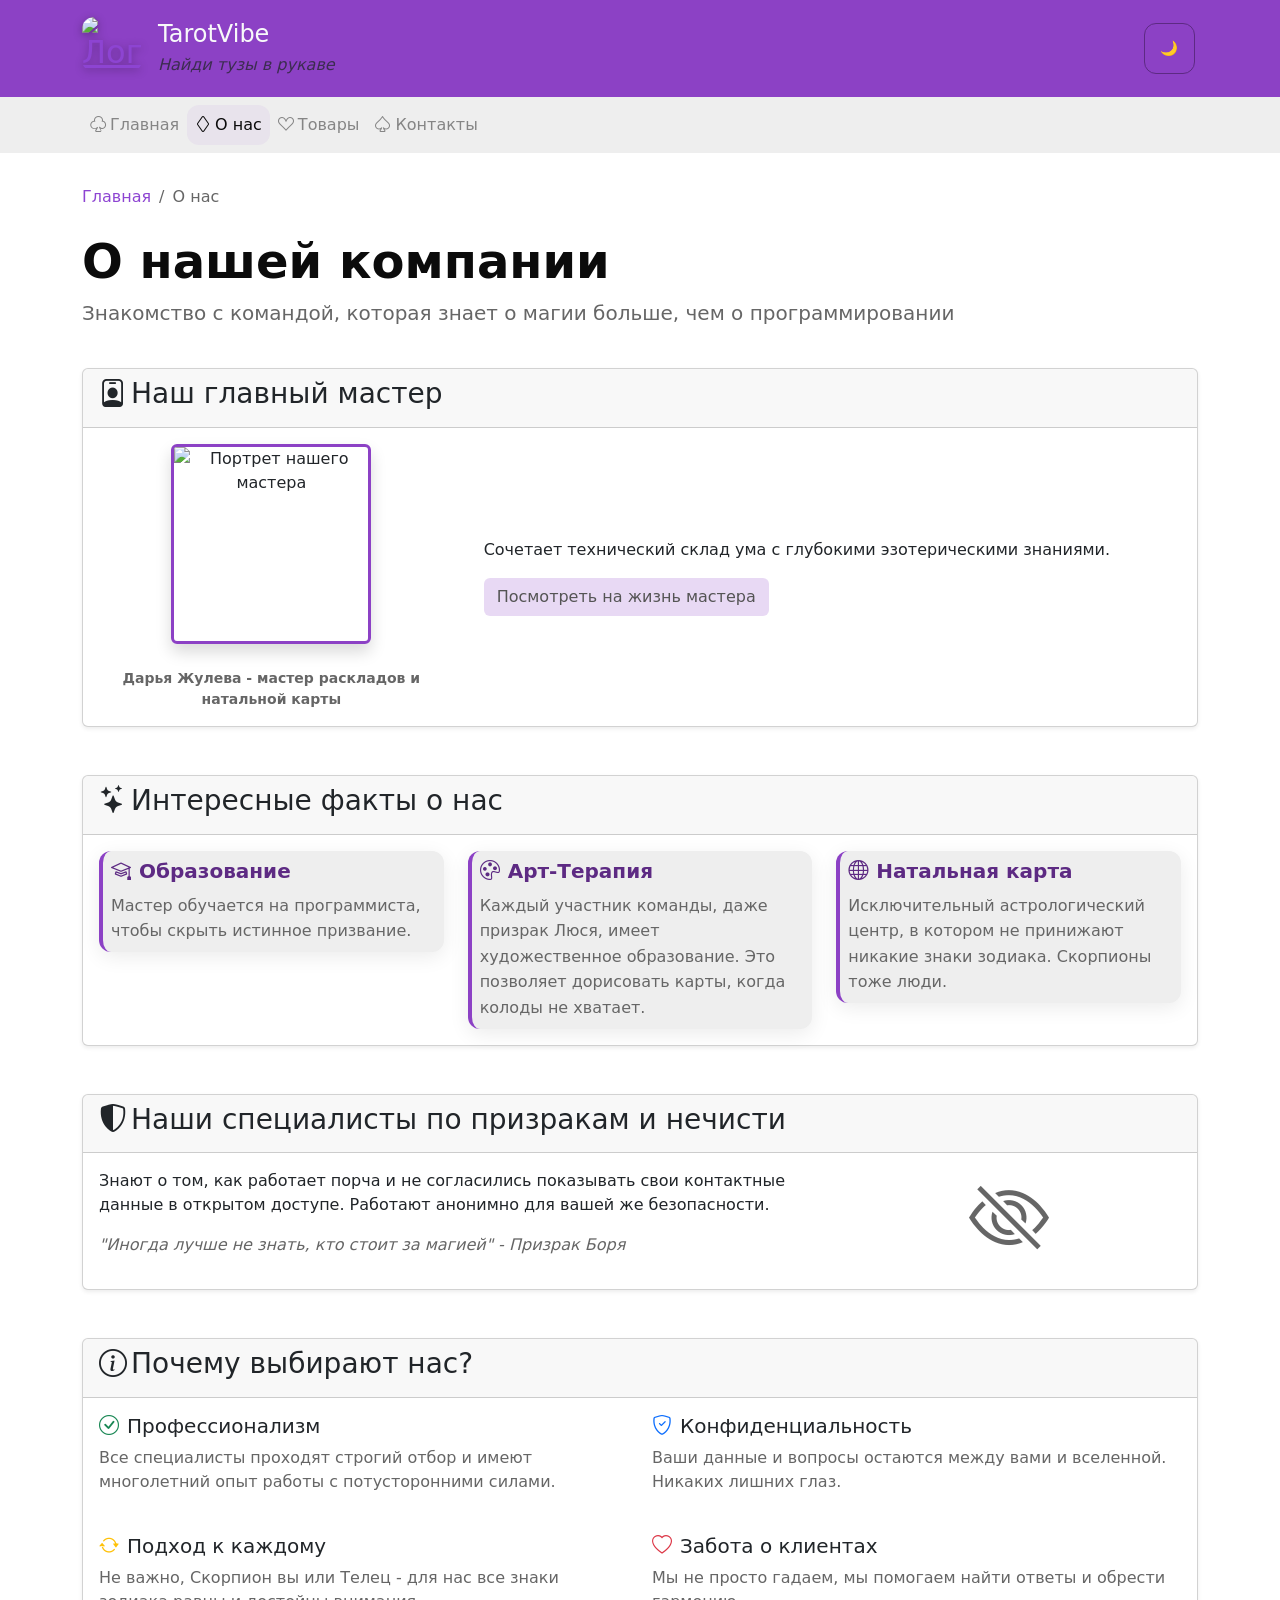
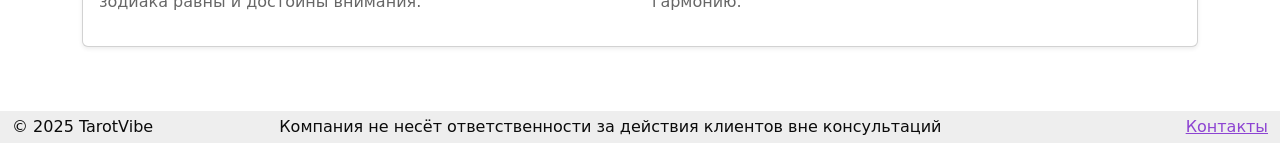
==== pages/about.html @ c1c20841 "add mpst files" ====
<!DOCTYPE html>
<html lang="ru">

<head>
    <meta charset="UTF-8">
    <meta name="viewport" content="width=device-width, initial-scale=1.0">
    <title>О нас - TarotVibe</title>
    <meta name="description" content="Узнайте больше о нашей компании и истории">
    <link rel="icon" href="../assets/favicon.ico" type="image/x-icon">
    <link href="https://cdn.jsdelivr.net/npm/bootstrap@5.3.2/dist/css/bootstrap.min.css" rel="stylesheet">
    <link rel="stylesheet" href="https://cdn.jsdelivr.net/npm/bootstrap-icons@1.11.1/font/bootstrap-icons.css">
    <link rel="stylesheet" href="../styles.css">
</head>

<body>
    <header class="bg-primary-color text-light pt-3 mb-2 mb-xl-3">
        <div class="main-header container mb-3">
            <div class="row align-items-center">
                <div class="col d-flex align-items-center">
                    <div class="header_logo col-auto me-3">
                        <h2><a href="../index.html">
                                <img src="../assets/logo.png" alt="Логотип">
                            </a></h2>
                    </div>
                    <div class="col-auto">
                        <h1 class="my-1 h4">TarotVibe</h1>
                        <p class="my-1 fst-italic text-muted">Найди тузы в рукаве</p>
                    </div>
                </div>

                <div class="col-auto m-0">
                    <button class="theme-toggle" type="button" aria-pressed="false">
                        <span class="theme-icon">🌙</span>
                    </button>
                    <script defer>
                        const KEY = 'theme', btn = document.querySelector('.theme-toggle');
                        const icon = btn.querySelector('.theme-icon');
                        const prefersDark = matchMedia('(prefers-color-scheme: dark)').matches;

                        function updateIcon(isDark) {
                            icon.textContent = isDark ? '☀️' : '🌙';
                        }
                        if (localStorage.getItem(KEY) === 'dark' || (!localStorage.getItem(KEY) && prefersDark)) {
                            document.body.classList.add('theme-dark');
                            btn?.setAttribute('aria-pressed', 'true');
                            icon.textContent = '☀️';
                        }

                        btn?.addEventListener('click', () => {
                            const isDark = document.body.classList.toggle('theme-dark');
                            btn.setAttribute('aria-pressed', String(isDark));
                            localStorage.setItem(KEY, isDark ? 'dark' : 'light');
                            updateIcon(isDark);
                        });
                    </script>
                </div>
            </div>
        </div>
        <nav class="navigation navbar navbar-expand-lg bg-item">
            <div class="container">
                <button class="navbar-toggler p-0 border-0" type="button" data-bs-toggle="collapse"
                    data-bs-target="#navbarNav">
                    <i class="bi bi-list"></i>
                </button>
                <div class="collapse navbar-collapse" id="navbarNav">
                    <ul class="navbar-nav">
                        <li class="nav-item"><a class="nav-link" href="../index.html">
                                <i class="bi bi-suit-club me-1"></i>Главная</a></li>
                        <li class="nav-item"><a class="nav-link active" href="about.html">
                                <i class="bi bi-suit-diamond me-1"></i>О&nbsp;нас</a></li>
                        <li class="nav-item"><a class="nav-link" href="goods.html">
                                <i class="bi bi-suit-heart me-1"></i>Товары</a></li>
                        <li class="nav-item"><a class="nav-link" href="contacts.html">
                                <i class="bi bi-suit-spade me-1"></i>Контакты</a></li>
                    </ul>
                </div>
            </div>
        </nav>
    </header>

    <main class="container py-3">
        <!-- Хлебные крошки -->
        <nav aria-label="breadcrumb" class="mb-4">
            <ol class="breadcrumb">
                <li class="breadcrumb-item"><a href="../index.html" class="text-decoration-none">Главная</a></li>
                <li class="breadcrumb-item active" aria-current="page">О нас</li>
            </ol>
        </nav>

        <!-- Заголовок страницы -->
        <div class="row mb-4">
            <div class="col">
                <h1 class="display-5 fw-bold">О нашей компании</h1>
                <p class="lead text-muted-color">Знакомство с командой, которая знает о магии больше, чем о программировании</p>
            </div>
        </div>

        <!-- Карточка с мастером -->
        <div class="card shadow-sm mb-4 mb-md-5">
            <div class="card-header">
                <h3><i class="bi bi-person-badge me-1"></i>Наш главный мастер</h3>
            </div>
            <div class="card-body">
                <div class="row align-items-center g-4">
                    <div class="col-12 col-md-4 text-center">
                        <div class="our-master">
                            <picture class="our-master_portrait">
                                <source type="image/avif" srcset="../img/self_portrait.avif">
                                <source type="image/webp" srcset="../img/self_portrait.webp">
                                <img src="../img/self_portrait.jpg" alt="Портрет нашего мастера" 
                                     class="img-fluid rounded shadow">
                            </picture>
                            <small class="small-text mt-2">Дарья Жулева - мастер раскладов и натальной карты</small>
                        </div>
                    </div>
                    <div class="col-12 col-md-8">
                        <div class="p-3">
                            <p class="fs-6 lh-base mb-3"> 
                                Сочетает технический склад ума с глубокими эзотерическими знаниями.
                            </p>
                            <div class="d-flex justify-content-center justify-content-md-start">
                                <a href="https://t.me/wanderersfire" class="link-btn btn">
                                    Посмотреть на жизнь мастера
                                </a>
                            </div>
                        </div>
                    </div>
                </div>
            </div>
        </div>

        <!-- Интересные факты -->
        <section class="mb-4 mb-md-5">
            <div class="card shadow-sm">
                <div class="card-header">
                    <h3><i class="bi bi-stars me-1"></i>Интересные факты о нас</h3>
                </div>
                <div class="card-body">
                    <div class="row g-4">
                        <div class="col-12 col-md-6 col-lg-4">
                            <div class="funfact-card px-2 py-2">
                                <h4 class="funfact-title"><i class="bi bi-mortarboard me-2"></i>Образование</h4>
                                <p class="experience-desc">Мастер обучается на программиста, чтобы скрыть истинное призвание.</p>
                            </div>
                        </div>
                        <div class="col-12 col-md-6 col-lg-4">
                            <div class="funfact-card px-2 py-2">
                                <h4 class="funfact-title"><i class="bi bi-palette me-2"></i>Арт-Терапия</h4>
                                <p class="experience-desc">Каждый участник команды, даже призрак Люся, имеет художественное образование.
                                     Это позволяет дорисовать карты, когда колоды не хватает.</p>
                            </div>
                        </div>
                        <div class="col-12 col-md-6 col-lg-4">
                            <div class="funfact-card px-2 py-2">
                                <h4 class="funfact-title"><i class="bi bi-globe me-2"></i>Натальная карта</h4>
                                <p class="experience-desc">Исключительный астрологический центр, в котором не принижают
                                     никакие знаки зодиака. Скорпионы тоже люди.</p>
                            </div>
                        </div>
                    </div>
                </div>
            </div>
        </section>

        <!-- Специалисты -->
        <section class="mb-4 mb-md-5">
            <div class="card shadow-sm">
                <div class="card-header">
                    <h3><i class="bi bi-shield-shaded me-1"></i>Наши специалисты по призракам и нечисти</h3>
                </div>
                <div class="card-body">
                    <div class="row align-items-center">
                        <div class="col-12 col-lg-8">
                            <p class="fs-6 lh-base mb-3">
                                Знают о том, как работает порча и не согласились показывать свои контактные данные 
                                в открытом доступе. Работают анонимно для вашей же безопасности.
                            </p>
                            <p class="fst-italic text-muted-color">
                                "Иногда лучше не знать, кто стоит за магией" - Призрак Боря
                            </p>
                        </div>
                        <div class="col-12 col-lg-4 text-center">
                            <i class="bi bi-eye-slash display-1 text-muted-color"></i>
                        </div>
                    </div>
                </div>
            </div>
        </section>

        <!-- Дополнительная информация -->
        <section class="mb-4 mb-md-5">
            <div class="card shadow-sm">
                <div class="card-header">
                    <h3><i class="bi bi-info-circle me-1"></i>Почему выбирают нас?</h3>
                </div>
                <div class="card-body">
                    <div class="row g-4">
                        <div class="col-12 col-md-6">
                            <h5><i class="bi bi-check-circle text-success me-2"></i>Профессионализм</h5>
                            <p class="text-muted-color mb-3">Все специалисты проходят строгий отбор и имеют многолетний опыт работы с потусторонними силами.</p>
                        </div>
                        <div class="col-12 col-md-6">
                            <h5><i class="bi bi-shield-check text-primary me-2"></i>Конфиденциальность</h5>
                            <p class="text-muted-color mb-3">Ваши данные и вопросы остаются между вами и вселенной. Никаких лишних глаз.</p>
                        </div>
                        <div class="col-12 col-md-6">
                            <h5><i class="bi bi-arrow-repeat text-warning me-2"></i>Подход к каждому</h5>
                            <p class="text-muted-color mb-3">Не важно, Скорпион вы или Телец - для нас все знаки зодиака равны и достойны внимания.</p>
                        </div>
                        <div class="col-12 col-md-6">
                            <h5><i class="bi bi-heart text-danger me-2"></i>Забота о клиентах</h5>
                            <p class="text-muted-color mb-0">Мы не просто гадаем, мы помогаем найти ответы и обрести гармонию.</p>
                        </div>
                    </div>
                </div>
            </div>
        </section>
    </main>

    <!-- Подвал сайта -->
    <footer>
        <div class="d-flex align-items-center gap-2">
            <span class="ms-2">&copy; 2025 TarotVibe</span>
            <span class="mx-auto">Компания не несёт ответственности за действия клиентов вне консультаций</span>
            <span class="ms-auto me-2"><a href="pages/contacts.html">Контакты</a></span>
        </div>
    </footer>

    <script src="https://cdn.jsdelivr.net/npm/bootstrap@5.3.2/dist/js/bootstrap.bundle.min.js"></script>
</body>
</html>
---- styles.css ----
:root {
    /* Палитра */
    --color-bg: #fff;
    --color-fg: #0b0b0b;
    --color-muted: #666;
    --color-primary: #8c41c5;
    --color-danger: #bb003b;
    --color-border: #5d2a83;
    --color-link: #8d44d2;
    --color-item: #eeeeee;
    --highlight: #8c41c510;
    /* Типографика и размеры */
    --font-body: system-ui, -apple-system, "Segoe UI", Roboto, Arial, sans-serif;
    --space-1: 4px;
    --space-2: 8px;
    --space-3: 16px;
    --space-4: 24px;
    --space-5: 40px;
    /* Скругления и тени */
    --radius: 12px;
    --shadow: 0 1px 2px rgba(0, 0, 0, .08), 0 8px 24px rgba(0, 0, 0, .08);
}

/* Тёмная тема: переопределяем только значения токенов */
body.theme-dark {
    --color-bg: #2c2c2c;
    --color-fg: #f5f5f5;
    --color-muted: #aaa;
    --color-primary: #652894;
    --color-link: #af65e8;
    --color-item: #3c3c3c;
    --color-border: #ac61e5;
    --highlight: #ffffff10;
}


* {
    box-sizing: border-box;
}

html,
body {
    min-height: 100vh;
    margin: 0;
    padding: 0;
}

body {
    font-family: var(--font-body);
    background: var(--color-bg);
    color: var(--color-fg);
    line-height: 1.5;
    display: flex;
    flex-direction: column;
}
.bg-item{
    background-color: var(--color-item);
    --bs-table-bg: var(--color-item);
    --bs-bg-color: var(--color-item);
}
.bg-primary-color{
    background-color: var(--color-primary);
    --bs-table-bg: var(--color-primary);
    --bs-bg-color: var(--color-primary);
    --bs-btn-hover-bg: color-mix(in srgb, var(--color-primary) 70%, var(--color-bg));
}
.bg-purple {
    background-color: var(--color-border);
}
.text-type {
    color: var(--color-fg);
    --bs-color: var(--color-fg);
    --bs-table-color: var(--color-fg);
}
.text-purple {
    color: var(--color-border);
    --bs-color: var(--color-border);
    --bs-table-color: var(--color-border);
}
.text-muted-color{
    color: var(--color-muted);
    --bs-color: var(--color-muted);
    --bs-table-color: var(--color-muted);
}
.highlight-text {
    color: var(--color-border);
    font-style: italic;
    font-weight: bold;
}
.outline-purple{
    color: var(--color-fg);
    --bs-btn-color: var(--color-fg);
    --bs-btn-bg: transparent;
    --bs-btn-border-color: var(--color-border);
    border-width: 2px;
}
.outline-purple:hover {
    border-color: var(--color-primary);
    border-width: 3px;
}

main,
.my-header {
    max-width: 1200px;
    width: 90%;
    padding-inline: var(--space-5);
    flex: 1;
}

footer {
    padding: var(--space-1);
    background-color: var(--color-item);
}

img,
video {
    height: auto;
    display: block;
    max-width: 100%;
    margin: 0 auto;
    border-radius: var(--radius);
}

dialog {
    line-height: 1;
    color: var(--color-fg);
    background-color: var(--color-bg);
    border-radius: var(--space-3);
    border: 0.2rem solid var(--color-border);

    box-shadow: 0 10px 30px rgba(0, 0, 0, 0.3);
    animation: slideIn 0.3s ease;
    max-height: 90vh;
}

.dialog-title {
    margin: 0;
}

label {
    display: block;
    margin: 0.5rem 0 0.25rem;
    color: var(--color-fg);
}

input,
select,
textarea,
button {
    color: var(--color-fg);
    width: 100%;
    max-width: 480px;
    padding: .5rem .75rem;
    border: 1px solid var(--color-muted);
    border-radius: var(--radius);
    background: var(--color-bg);
    margin: .2rem;
}

button,
[type="submit"] {
    background: var(--color-primary);
    color: #fff;
    border: 0.02rem solid var(--color-border);
    cursor: pointer;
}

a {
    color: var(--color-link);
}

.table.custom-table {
    --bs-table-border-color: color-mix(in srgb, var(--color-border) 50%, transparent);
    --bs-table-hover-bg: var(--highlight);
    --bs-table-hover-color: inherit;
}

.custom-table th {
    --bs-table-bg: color-mix(in srgb, var(--color-primary) 50%, transparent);
    --bs-table-color: #fff;
}

.link-btn {
    --bs-btn-color: color-mix(in srgb, var(--color-border) 90%, transparent);
    --bs-btn-hover-color: var(--color-border);
    --bs-btn-bg: color-mix(in srgb, var(--color-primary) 20%, transparent);
    --bs-btn-hover-bg: color-mix(in srgb, var(--color-primary) 40%, transparent);
}

.theme-dark .card {
    --bs-card-bg: var(--color-item);
    --bs-card-cap-color: var(--color-fg);
    --bs-card-color: var(--color-fg);
}

.galery-btn {
    transform: translateY(-40px) !important;
}

button:hover {
    filter: brightness(0.95);
}

.breadcrumb-item, .breadcrumb-item::before {
    color: var(--color-muted) !important;
}

:disabled,
[aria-disabled="true"] {
    opacity: .6;
    cursor: not-allowed;
}

/* .card {
    --bs-color: var(--color-fg);
} */

:where(input, select, textarea, button):focus-visible {
    outline: 2px solid var(--color-primary);
    outline-offset: 2px;
}

[aria-invalid="true"] {
    border-color: var(--color-danger);
}

.my-header {
    padding-top: 1em;
    margin-bottom: 1em;
}

.header_logo img {
    margin: 0;
    filter: drop-shadow(0 2px 4px rgba(0, 0, 0, 0.3));
    width: max(60px, 4vw);
    height: auto;
    object-fit: contain;
}

.theme-toggle {
    width: max(45px, 4vw);
    height: max(45px, 4vw);
    font-size: 0.9em;
}

.small-text {
    color: var(--color-muted);
    font-weight: bold;
}

.our-master {
    display: flex;
    flex-direction: column;
    align-items: center;
    gap: var(--space-3);
}

.our-master_portrait img {
    border-radius: 50%;
    object-fit: cover;
    border: 3px solid var(--color-primary);
    box-shadow: var(--shadow);
    width: min(200px, 30vw);
    height: min(200px, 30vw);
}

.funfact-card {
    background: var(--color-item);
    border-radius: var(--radius);
    box-shadow: 0 5px 20px rgba(0, 0, 0, 0.08);
    border-left: 4px solid var(--color-primary);
    transition: transform 0.3s ease;
}

.funfact-card:hover {
    transform: translateY(-5px);
}

.funfact-title {
    font-size: 20px;
    color: var(--color-border);
    margin: 0 0 10px 0;
    font-weight: 600;
}

.experience-desc {
    color: var(--color-muted);
    line-height: 1.6;
    margin: 0;
}

.funfacts_list {
    display: flex;
    gap: 2rem;
    list-style: none;
    padding: 0;
    margin: 0;
    flex-wrap: wrap;
}


.navigation .navbar-toggler {
    padding: 0;
    max-width: 2rem;
    height: 2rem;
    color: color-mix(in srgb, var(--color-fg) 40%, var(--color-bg) 50%);
}

.navigation .navbar-toggler:focus {
    outline: none;
    box-shadow: none;
}

.navigation .navbar-toggler:hover {
    border-radius: 50%;
    background-color: var(--highlight);
}

.nav-link.active {
    color: var(--color-fg) !important;
    padding-inline: 1rem;
    border-radius: var(--radius);
    background-color: var(--highlight);
}

.nav-link {
    color: color-mix(in srgb, var(--color-fg) 50%, var(--color-bg) 50%);
}

.nav-link:hover,
.navbar-toggler-icon:hover {
    color: color-mix(in srgb, var(--color-fg) 80%, var(--color-bg) 20%);
}

.questions .answer,
.btn {
    color: color-mix(in srgb, var(--color-fg) 70%, var(--color-bg) 30%);
    --bs-btn-hover-color: var(--color-fg);
    --bs-btn-active-color: var(--color-fg);
    --bs-btn-focus-color: var(--color-fg);
}

.questions .answer,
.btn:focus {
    color: var(--color-fg);
}

.product-card {
    transition: transform 0.3s ease, box-shadow 0.3s ease;
    height: 100%;
}

.product-card:hover {
    transform: translateY(-5px);
    box-shadow: 0 8px 25px rgba(0, 0, 0, 0.15);
}

.price-tag {
    font-size: 1.25rem;
    font-weight: 600;
    color: var(--color-border);
}
.accordion-button.bg-transparent,
.accordion-button.bg-transparent.collapsed {
    background-color: transparent !important;
    border: none !important;
}
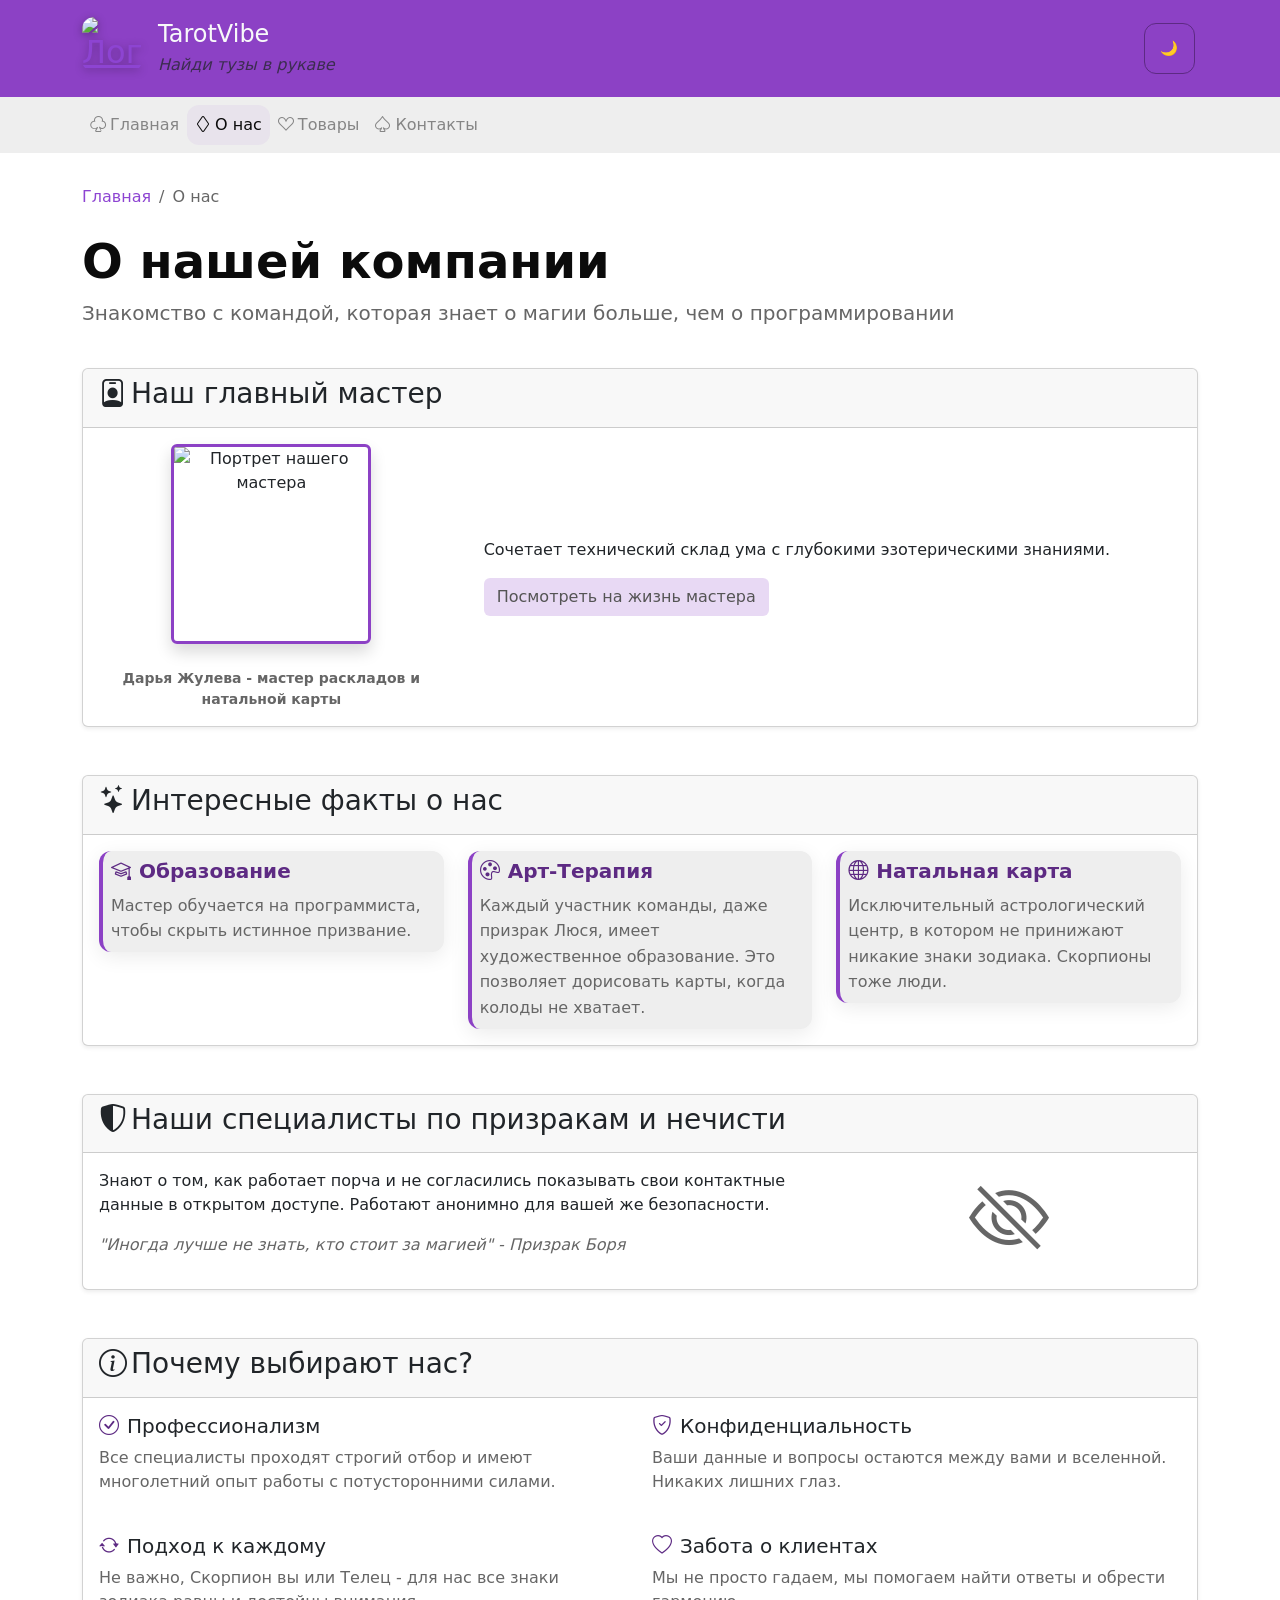
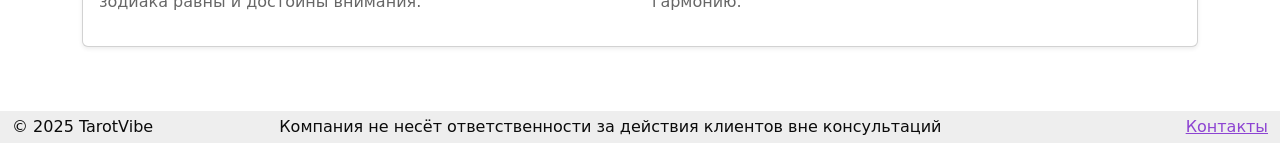
==== commit 00f0e565: "fixed colors" ====
--- a/pages/about.html
+++ b/pages/about.html
@@ -196,19 +196,19 @@
                 <div class="card-body">
                     <div class="row g-4">
                         <div class="col-12 col-md-6">
-                            <h5><i class="bi bi-check-circle text-success me-2"></i>Профессионализм</h5>
+                            <h5><i class="bi bi-check-circle text-purple me-2"></i>Профессионализм</h5>
                             <p class="text-muted-color mb-3">Все специалисты проходят строгий отбор и имеют многолетний опыт работы с потусторонними силами.</p>
                         </div>
                         <div class="col-12 col-md-6">
-                            <h5><i class="bi bi-shield-check text-primary me-2"></i>Конфиденциальность</h5>
+                            <h5><i class="bi bi-shield-check text-purple me-2"></i>Конфиденциальность</h5>
                             <p class="text-muted-color mb-3">Ваши данные и вопросы остаются между вами и вселенной. Никаких лишних глаз.</p>
                         </div>
                         <div class="col-12 col-md-6">
-                            <h5><i class="bi bi-arrow-repeat text-warning me-2"></i>Подход к каждому</h5>
+                            <h5><i class="bi bi-arrow-repeat text-purple me-2"></i>Подход к каждому</h5>
                             <p class="text-muted-color mb-3">Не важно, Скорпион вы или Телец - для нас все знаки зодиака равны и достойны внимания.</p>
                         </div>
                         <div class="col-12 col-md-6">
-                            <h5><i class="bi bi-heart text-danger me-2"></i>Забота о клиентах</h5>
+                            <h5><i class="bi bi-heart text-purple me-2"></i>Забота о клиентах</h5>
                             <p class="text-muted-color mb-0">Мы не просто гадаем, мы помогаем найти ответы и обрести гармонию.</p>
                         </div>
                     </div>
@@ -222,7 +222,7 @@
         <div class="d-flex align-items-center gap-2">
             <span class="ms-2">&copy; 2025 TarotVibe</span>
             <span class="mx-auto">Компания не несёт ответственности за действия клиентов вне консультаций</span>
-            <span class="ms-auto me-2"><a href="pages/contacts.html">Контакты</a></span>
+            <span class="ms-auto me-2"><a href="contacts.html">Контакты</a></span>
         </div>
     </footer>
 
--- a/styles.css
+++ b/styles.css
@@ -99,8 +99,7 @@
     border-width: 3px;
 }
 
-main,
-.my-header {
+main{
     max-width: 1200px;
     width: 90%;
     padding-inline: var(--space-5);
@@ -149,7 +148,6 @@
 button {
     color: var(--color-fg);
     width: 100%;
-    max-width: 480px;
     padding: .5rem .75rem;
     border: 1px solid var(--color-muted);
     border-radius: var(--radius);
